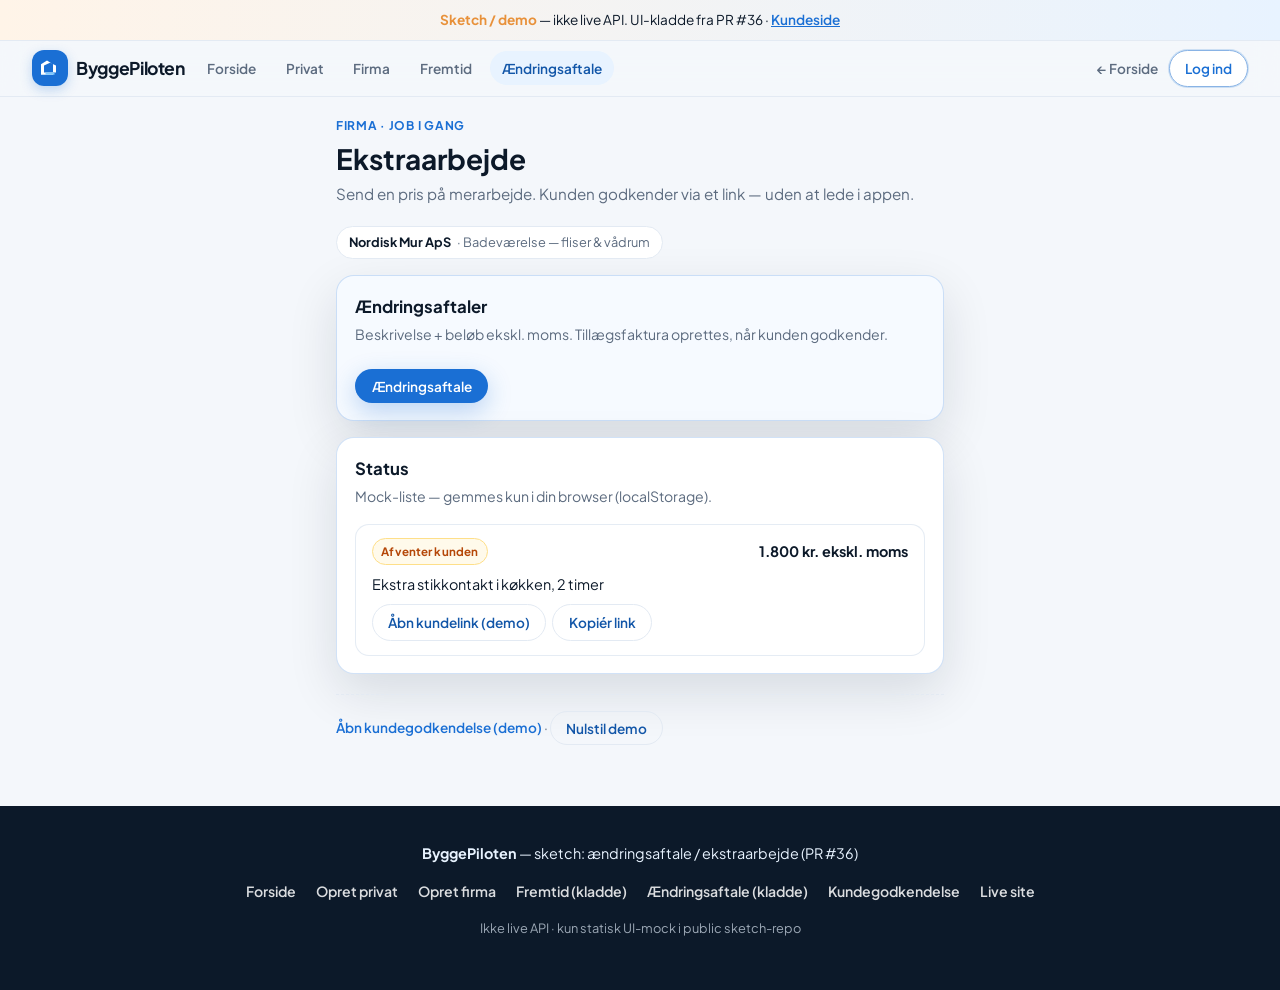
==== aendring-firma.html @ c828ca38 "Add static Ændringsaftale demo for GitHub Pages preview. PR #36 UX mock (firma create + public custo" ====
<!DOCTYPE html>
<html lang="da">
<head>
  <meta charset="UTF-8" />
  <meta name="viewport" content="width=device-width, initial-scale=1" />
  <meta name="robots" content="noindex, nofollow" />
  <title>SKETCH — Ændringsaftale (firma) · ByggePiloten</title>
  <link rel="preconnect" href="https://fonts.googleapis.com" />
  <link rel="preconnect" href="https://fonts.gstatic.com" crossorigin />
  <link href="https://fonts.googleapis.com/css2?family=Plus+Jakarta+Sans:ital,wght@0,400;0,500;0,600;0,700;1,400&display=swap" rel="stylesheet" />
  <link rel="stylesheet" href="styles.css" />
  <link rel="stylesheet" href="aendring.css" />
</head>
<body data-aendring="firma">
  <div class="sketch-banner" role="status">
    <strong>Sketch / demo</strong> — ikke live API. UI-kladde fra PR #36 ·
    <a href="aendring-kunde.html">Kundeside</a>
  </div>

  <header class="site-header">
    <a class="logo" href="index.html" aria-label="ByggePiloten">
      <img class="logo-mark" src="icon-192.svg" width="36" height="36" alt="" />
      <span class="logo-text">Bygge<wbr>Piloten</span>
    </a>
    <nav class="site-nav" aria-label="Sketch-sider">
      <a class="nav-link" href="index.html">Forside</a>
      <a class="nav-link" href="opret-privat.html">Privat</a>
      <a class="nav-link" href="opret-firma.html">Firma</a>
      <a class="nav-link" href="fremtid.html">Fremtid</a>
      <a class="nav-link is-active" href="aendring-firma.html">Ændringsaftale</a>
    </nav>
    <div class="header-actions">
      <a class="header-textlink" href="index.html">← Forside</a>
      <a class="btn btn--login btn--sm" href="https://byggepiloten.dk/login">Log ind</a>
    </div>
  </header>

  <main class="aendring-wrap">
    <p class="aendring-kicker">Firma · job i gang</p>
    <h1>Ekstraarbejde</h1>
    <p class="aendring-lead">
      Send en pris på merarbejde. Kunden godkender via et link — uden at lede i appen.
    </p>
    <div class="job-chip" id="job-chip"><strong>Nordisk Mur ApS</strong> · Badeværelse — fliser &amp; vådrum</div>

    <div id="firma-toast" class="aendring-toast" role="status" aria-live="polite"></div>
    <div id="tillags-msg" class="aendring-toast" role="status" aria-live="polite"></div>

    <section class="aendring-card aendring-card--sky" aria-labelledby="co-title">
      <div style="display:flex;flex-wrap:wrap;align-items:flex-start;justify-content:space-between;gap:0.5rem">
        <div>
          <h2 id="co-title">Ændringsaftaler</h2>
          <p class="sub">Beskrivelse + beløb ekskl. moms. Tillægsfaktura oprettes, når kunden godkender.</p>
        </div>
        <button type="button" class="btn btn--primary btn--sm" id="toggle-create">Ændringsaftale</button>
      </div>

      <div id="create-panel" hidden>
        <form id="aendring-form" novalidate>
          <div class="aendring-field">
            <label for="co-desc">Beskrivelse</label>
            <textarea id="co-desc" rows="3" placeholder="Fx ekstra stikkontakt i køkken, 2 timer" required></textarea>
          </div>
          <div class="aendring-field">
            <label for="co-amount">Beløb (kr. ekskl. moms)</label>
            <input id="co-amount" type="text" inputmode="decimal" placeholder="1800" required />
            <p class="hint">Kunden ser også moms. Tillægsfaktura oprettes automatisk, når de godkender.</p>
            <p class="error" id="co-amount-error"></p>
          </div>
          <button type="submit" class="btn btn--primary btn--full">Send til kunden</button>
        </form>
      </div>
    </section>

    <section class="aendring-card" aria-labelledby="list-title">
      <h2 id="list-title">Status</h2>
      <p class="sub">Mock-liste — gemmes kun i din browser (localStorage).</p>
      <ul class="order-list" id="order-list"></ul>
    </section>

    <p class="demo-links">
      <a href="aendring-kunde.html">Åbn kundegodkendelse (demo)</a>
      ·
      <button type="button" class="btn btn--sm btn--ghost" id="reset-demo">Nulstil demo</button>
    </p>
  </main>

  <footer class="site-footer">
    <p><strong>ByggePiloten</strong> — sketch: ændringsaftale / ekstraarbejde (PR #36)</p>
    <nav class="footer-nav" aria-label="Sketch-navigation">
      <a href="index.html">Forside</a>
      <a href="opret-privat.html">Opret privat</a>
      <a href="opret-firma.html">Opret firma</a>
      <a href="fremtid.html">Fremtid (kladde)</a>
      <a href="aendring-firma.html">Ændringsaftale (kladde)</a>
      <a href="aendring-kunde.html">Kundegodkendelse</a>
      <a href="https://byggepiloten.dk">Live site</a>
    </nav>
    <p class="muted">Ikke live API · kun statisk UI-mock i public sketch-repo</p>
  </footer>

  <script src="aendring.js"></script>
</body>
</html>
---- styles.css ----
/* ByggePiloten forside sketch — v1 structure (be6a62b) + BP theme tokens */
:root {
  --bp-bg: #f4f7fb;
  --bp-surface: #ffffff;
  --bp-ink: #0c1929;
  --bp-muted: #5c6b7f;
  --bp-border: #e3eaf3;
  --bp-sky: #e8f3ff;
  --bp-blue: #1a6fd4;
  --bp-blue-dark: #1256a8;
  --bp-blue-light: #3d8fe8;
  --bp-accent: #e8913a;
  --bp-accent-soft: #fff4e8;
  --bp-shadow: 0 18px 50px rgba(12, 25, 41, 0.12);
  --bp-radius: 18px;
  --font: "Plus Jakarta Sans", system-ui, -apple-system, sans-serif;
  --header-h: 3.5rem;
}

*,
*::before,
*::after {
  box-sizing: border-box;
}

html {
  scroll-behavior: smooth;
  max-width: 100%;
  overflow-x: hidden; /* fallback */
  overflow-x: clip;
}

body {
  margin: 0;
  font-family: var(--font);
  color: var(--bp-ink);
  background: var(--bp-bg);
  line-height: 1.55;
  max-width: 100%;
  overflow-x: hidden; /* fallback */
  overflow-x: clip;
  -webkit-font-smoothing: antialiased;
}

img { max-width: 100%; display: block; }
a { color: inherit; }

/* —— Header —— */
.site-header {
  position: sticky;
  top: 0;
  z-index: 90;
  display: flex;
  align-items: center;
  justify-content: space-between;
  gap: 0.65rem;
  min-height: var(--header-h);
  height: auto;
  padding: 0.55rem 1rem;
  max-width: 100%;
  background: color-mix(in srgb, var(--bp-bg) 88%, transparent);
  backdrop-filter: blur(12px);
  border-bottom: 1px solid var(--bp-border);
}

.logo {
  display: inline-flex;
  align-items: center;
  gap: 0.5rem;
  min-width: 0;
  flex: 1 1 auto;
  max-width: 100%;
  font-weight: 700;
  font-size: clamp(0.95rem, 4vw, 1.1rem);
  text-decoration: none;
  color: var(--bp-ink);
  letter-spacing: -0.02em;
}
.logo-mark {
  width: 2.25rem;   /* ~36px, matches BrandLogo md */
  height: 2.25rem;
  border-radius: 0.75rem; /* rounded-xl */
  flex-shrink: 0;
  display: block;
  object-fit: cover;
  box-shadow: 0 4px 12px rgba(26, 111, 212, 0.25);
}
.logo-text {
  font-weight: 700;
  letter-spacing: -0.02em;
  line-height: 1.15;
  /* Never ellipsize mid-word (avoids «ByggePi»). Wrap only at <wbr> if needed. */
  overflow: visible;
  hyphens: none;
  -webkit-hyphens: none;
}

.site-nav {
  display: none;
  gap: 0.35rem;
}
.nav-link {
  padding: 0.4rem 0.75rem;
  border-radius: 999px;
  font-size: 0.85rem;
  font-weight: 600;
  text-decoration: none;
  color: var(--bp-muted);
}
.nav-link:hover { color: var(--bp-ink); background: var(--bp-sky); }
.nav-link.is-active {
  color: var(--bp-blue-dark);
  background: var(--bp-sky);
}

.header-actions {
  display: flex;
  align-items: center;
  gap: 0.45rem;
  margin-left: auto;
  flex-shrink: 0;
}
/* Mobile: only «Log ind». Firma + primary CTA live in hero / desktop header. */
.header-textlink,
.header-cta,
.hide-sm {
  display: none;
}
.header-textlink {
  align-items: center;
  padding: 0.3rem 0.2rem;
  font-size: 0.85rem;
  font-weight: 600;
  color: var(--bp-muted);
  text-decoration: none;
  white-space: nowrap;
  border: 0;
  background: none;
}
.header-textlink:hover {
  color: var(--bp-ink);
}

/* —— Buttons —— */
.btn {
  display: inline-flex;
  align-items: center;
  justify-content: center;
  gap: 0.4rem;
  padding: 0.7rem 1.25rem;
  border-radius: 999px;
  font-weight: 600;
  font-size: 0.95rem;
  font-family: inherit;
  text-decoration: none;
  border: 1.5px solid transparent;
  cursor: pointer;
  transition: transform 0.2s ease, box-shadow 0.2s ease, background 0.2s ease, border-color 0.2s ease;
}
.btn--sm {
  padding: 0.45rem 0.95rem;
  font-size: 0.85rem;
  background: var(--bp-blue);
  color: #fff;
}
.btn--primary {
  background: var(--bp-blue);
  color: #fff;
  box-shadow: 0 8px 24px rgba(26, 111, 212, 0.28);
}
.btn--primary:hover,
.btn--sm:hover {
  background: var(--bp-blue-dark);
  transform: translateY(-1px);
}
/* Secondary login — surface bg, blue text, blue border/ring */
.btn--login {
  background: var(--bp-surface);
  color: var(--bp-blue);
  border-color: color-mix(in srgb, var(--bp-blue) 45%, var(--bp-border));
  box-shadow: 0 0 0 1px color-mix(in srgb, var(--bp-blue) 18%, transparent);
}
.btn--login:hover {
  background: var(--bp-sky);
  color: var(--bp-blue-dark);
  border-color: var(--bp-blue);
  box-shadow: 0 0 0 3px color-mix(in srgb, var(--bp-blue) 20%, transparent);
  transform: translateY(-1px);
}
.btn--ghost {
  background: transparent;
  color: var(--bp-blue-dark);
  border-color: var(--bp-border);
}
.btn--ghost:hover {
  background: var(--bp-sky);
  border-color: color-mix(in srgb, var(--bp-blue) 35%, var(--bp-border));
}
.btn--accent {
  background: var(--bp-accent);
  color: #fff;
  box-shadow: 0 8px 24px rgba(232, 145, 58, 0.28);
}
.btn--accent:hover {
  filter: brightness(0.95);
  transform: translateY(-1px);
}
.btn--lg {
  padding: 0.95rem 1.75rem;
  font-size: 1.05rem;
}

.micro {
  margin: 0.4rem 0 0;
  font-size: 0.78rem;
  color: var(--bp-muted);
}
.micro a {
  color: var(--bp-blue);
  text-decoration: underline;
  text-underline-offset: 2px;
}

.hero__ctas {
  display: flex;
  flex-direction: column;
  flex-wrap: wrap;
  gap: 0.4rem;
  align-items: stretch;
  justify-content: center;
}
.hero__ctas .btn {
  width: 100%;
}
.hero__ctas--center {
  justify-content: center;
}

/* —— Hero / scenes —— */
.scene,
.hero,
.cta-band {
  position: relative;
  isolation: isolate;
  max-width: 100%;
  overflow: hidden;
}

.scene {
  min-height: min(92vh, 820px);
  display: flex;
  align-items: center;
}

/* Mobile: pin hero content high so both CTAs clear the fold */
.hero {
  align-items: flex-start;
  min-height: auto;
}

.parallax {
  position: absolute;
  inset: 0;
  z-index: 0;
  max-width: 100%;
  overflow: hidden;
  pointer-events: none;
}
.parallax--short {
  opacity: 0.9;
}

.layer {
  position: absolute;
  inset: 0;
  max-width: 100%;
  overflow: hidden;
  will-change: transform;
  transform: translate3d(0, 0, 0);
}

.layer--sky {
  background:
    radial-gradient(ellipse 80% 60% at 70% 20%, #cfe4ff 0%, transparent 55%),
    radial-gradient(ellipse 50% 40% at 15% 60%, rgba(232, 145, 58, 0.18) 0%, transparent 50%),
    linear-gradient(180deg, #c5dbf5 0%, var(--bp-sky) 38%, var(--bp-bg) 100%);
}
.layer--dusk {
  background:
    radial-gradient(ellipse 70% 50% at 30% 30%, rgba(232, 145, 58, 0.28) 0%, transparent 55%),
    linear-gradient(180deg, #8eb6e8 0%, #d4e4f7 45%, #e8eef6 100%);
}
.layer--haze {
  background: linear-gradient(180deg, transparent 40%, rgba(244, 247, 251, 0.55) 100%);
}
.layer--hills-far {
  background:
    radial-gradient(ellipse 90% 55% at 20% 100%, #7aa8d9 0%, transparent 62%),
    radial-gradient(ellipse 70% 50% at 85% 105%, #9bc0e8 0%, transparent 58%);
  opacity: 0.45;
}
.layer--hills-mid {
  background:
    radial-gradient(ellipse 100% 60% at 50% 120%, var(--bp-blue) 0%, transparent 55%),
    radial-gradient(ellipse 55% 45% at 0% 110%, var(--bp-blue-dark) 0%, transparent 50%);
  opacity: 0.22;
}
.layer--ground {
  background:
    linear-gradient(180deg, transparent 62%, color-mix(in srgb, var(--bp-bg) 70%, var(--bp-accent-soft)) 100%);
}

.fog-canvas {
  position: absolute;
  inset: 0;
  width: 100%;
  height: 100%;
  opacity: 0.45;
  mix-blend-mode: soft-light;
}

.hero__content {
  position: relative;
  z-index: 2;
  display: flex;
  flex-direction: column;
  align-items: center;
  width: min(640px, 100%);
  padding: 1.35rem 1.25rem 0.55rem;
  margin-inline: auto;
  text-align: center;
}
.hero__content .hero__ctas {
  align-self: stretch;
  width: 100%;
}
.hero__content .micro {
  margin-bottom: 0;
}

.eyebrow {
  display: inline-block;
  margin: 0 0 0.5rem;
  padding: 0.28rem 0.75rem;
  border-radius: 999px;
  background: color-mix(in srgb, var(--bp-sky) 70%, white);
  color: var(--bp-blue-dark);
  font-size: 0.75rem;
  font-weight: 600;
  letter-spacing: 0.02em;
}
.eyebrow--plain {
  background: transparent;
  padding: 0;
  color: var(--bp-blue);
}

.hero h1 {
  margin: 0 0 0.55rem;
  font-weight: 700;
  font-size: clamp(1.85rem, 6.5vw, 3.35rem);
  line-height: 1.1;
  letter-spacing: -0.03em;
  color: var(--bp-ink);
}
.hero h1 em {
  font-style: italic;
  color: var(--bp-accent);
  font-weight: 700;
}

.lede {
  margin: 0 auto 0.85rem;
  max-width: 34rem;
  font-size: 0.98rem;
  line-height: 1.45;
  color: var(--bp-muted);
}

/* Scroll cue — sits under the floating .card-stack, not in the hero */
.scroll-cue {
  position: relative;
  z-index: 3;
  display: inline-flex;
  flex-direction: column;
  align-items: center;
  justify-content: center;
  gap: 0.12rem;
  margin: 0.35rem auto 0;
  padding: 0.15rem 0.6rem 0.05rem;
  border: 0;
  background: transparent;
  font: inherit;
  color: var(--bp-blue);
  opacity: 1;
  cursor: pointer;
  text-decoration: none;
  animation: cue-bounce 2.4s ease-in-out infinite;
}
.scroll-cue:hover,
.scroll-cue:focus-visible {
  opacity: 1;
  outline: none;
  color: var(--bp-blue-dark);
}
.scroll-cue:focus-visible {
  box-shadow: 0 0 0 3px color-mix(in srgb, var(--bp-blue) 22%, transparent);
  border-radius: 999px;
}
.scroll-cue__arrow {
  display: block;
  width: 1.65rem;
  height: 1.65rem;
  color: var(--bp-blue);
  flex-shrink: 0;
}
.scroll-cue__arrow svg {
  display: block;
  width: 100%;
  height: 100%;
}
.scroll-cue__label {
  font-size: 0.6rem;
  font-weight: 600;
  letter-spacing: 0.14em;
  text-transform: uppercase;
  color: var(--bp-blue-dark);
  opacity: 0.7;
  line-height: 1;
}
@keyframes cue-bounce {
  0%, 100% { transform: translateY(0); }
  50% { transform: translateY(5px); }
}

/* —— Sticky story —— */
.story {
  display: grid;
  grid-template-columns: 1fr;
  gap: 0;
  max-width: 100%;
  overflow-x: clip;
  background: color-mix(in srgb, var(--bp-sky) 55%, var(--bp-bg));
  border-block: 1px solid var(--bp-border);
}

.story__sticky {
  position: relative;
  padding: 0.5rem 1.25rem 0.5rem;
  max-width: 100%;
  min-width: 0;
}

.story__visual {
  /* Mobile: not sticky — rail is compact; sticky left for desktop */
  position: relative;
  top: auto;
  min-height: 0;
  max-width: 100%;
  min-width: 0;
}

.card-stack {
  display: flex;
  gap: 0.85rem;
  align-items: stretch;
  width: 100%;
  max-width: 100%;
  min-width: 0;
  overflow-x: auto;
  overflow-y: hidden;
  scroll-snap-type: x mandatory;
  scroll-behavior: smooth;
  -webkit-overflow-scrolling: touch;
  overscroll-behavior-x: contain;
  touch-action: pan-x pan-y;
  padding: 0.35rem 0.15rem 0.65rem;
  margin-inline: 0;
  min-height: 0;
  scrollbar-width: none;
}
.card-stack::-webkit-scrollbar {
  display: none;
}

.beat-card {
  position: relative;
  flex: 0 0 min(88%, 22rem);
  width: min(88%, 22rem);
  scroll-snap-align: center;
  scroll-snap-stop: always;
  padding: 1.5rem 1.35rem;
  border-radius: var(--bp-radius);
  background: color-mix(in srgb, var(--bp-surface) 94%, transparent);
  box-shadow: var(--bp-shadow);
  border: 1px solid var(--bp-border);
  opacity: 0.55;
  transform: scale(0.97);
  transition: opacity 0.35s ease, transform 0.35s ease, box-shadow 0.35s ease;
  pointer-events: auto;
}
.beat-card.is-active {
  opacity: 1;
  transform: scale(1);
  box-shadow: var(--bp-shadow), 0 0 0 2px color-mix(in srgb, var(--bp-accent) 35%, transparent);
}

.beat-icon {
  width: 3.25rem;
  height: 3.25rem;
  margin-bottom: 0.85rem;
  color: var(--bp-blue);
}
.beat-icon svg { width: 100%; height: 100%; }

.beat-card h2 {
  margin: 0 0 0.5rem;
  font-size: 1.55rem;
  font-weight: 700;
  letter-spacing: -0.02em;
  color: var(--bp-ink);
}
.beat-card p {
  margin: 0;
  color: var(--bp-muted);
  font-size: 0.98rem;
}

.beat-progress {
  display: flex;
  gap: 0.45rem;
  justify-content: center;
  margin-top: 0.7rem;
}
.beat-progress button {
  width: 2rem;
  height: 4px;
  padding: 0;
  border: 0;
  border-radius: 99px;
  background: color-mix(in srgb, var(--bp-blue) 18%, transparent);
  transition: background 0.3s ease, width 0.3s ease;
  cursor: pointer;
  appearance: none;
}
.beat-progress button.is-on {
  width: 2.75rem;
  background: var(--bp-accent);
}
.beat-progress button:focus-visible {
  outline: 2px solid var(--bp-blue);
  outline-offset: 3px;
}

.story__visual .scroll-cue {
  display: flex;
  width: fit-content;
  margin: 0.35rem auto 0;
}

.story__rail {
  padding: 0.5rem 1.25rem 0.75rem;
}

.story__beat {
  /* Mobile: compact — no giant 55vh voids between 01/02/03 */
  min-height: 0;
  display: flex;
  flex-direction: column;
  justify-content: center;
  padding: 1.15rem 0 1rem;
  border-top: 1px dashed color-mix(in srgb, var(--bp-blue) 22%, transparent);
}
.story__beat:first-child { border-top: 0; }
.story__beat:last-child {
  padding-bottom: 0.35rem;
}

.rail-label {
  margin: 0 0 0.5rem;
  font-size: 0.78rem;
  font-weight: 700;
  letter-spacing: 0.14em;
  color: var(--bp-accent);
}

.story__beat h3 {
  margin: 0 0 0.65rem;
  font-size: clamp(1.4rem, 3.5vw, 1.85rem);
  font-weight: 700;
  letter-spacing: -0.02em;
  color: var(--bp-ink);
}
.story__beat p {
  margin: 0 0 0.35rem;
  max-width: 36rem;
  color: var(--bp-muted);
}

/* —— Atmosphere —— */
.atmosphere {
  padding: 1.25rem 1.25rem 3.25rem;
  background:
    radial-gradient(ellipse 70% 90% at 0% 100%, color-mix(in srgb, var(--bp-sky) 85%, transparent), transparent 55%),
    radial-gradient(ellipse 60% 80% at 100% 0%, color-mix(in srgb, var(--bp-accent-soft) 70%, transparent), transparent 50%),
    var(--bp-bg);
}
.atmosphere__inner {
  max-width: 56rem;
  margin: 0 auto;
  min-width: 0;
}
.atmosphere__quote {
  position: relative;
  margin: 0 auto 3.25rem;
  max-width: 40rem;
  padding: 1.5rem 1.5rem 1.5rem 1.65rem;
  border: 1px solid color-mix(in srgb, var(--bp-border) 80%, transparent);
  border-radius: var(--bp-radius);
  background:
    linear-gradient(135deg, color-mix(in srgb, var(--bp-surface) 92%, var(--bp-sky)), var(--bp-surface));
  box-shadow: 0 10px 32px rgba(12, 25, 41, 0.06);
  border-left: 3px solid color-mix(in srgb, var(--bp-blue) 70%, var(--bp-accent));
  overflow: hidden;
}
.atmosphere__quote p {
  margin: 0;
  font-size: clamp(1.2rem, 2.8vw, 1.55rem);
  font-weight: 600;
  line-height: 1.45;
  letter-spacing: -0.02em;
  color: var(--bp-ink);
}

.pillars {
  list-style: none;
  margin: 0;
  padding: 0;
  display: grid;
  gap: 1rem;
  min-width: 0;
}
.pillars__card {
  display: flex;
  align-items: flex-start;
  gap: 0.95rem;
  min-width: 0;
  padding: 1.25rem 1.3rem;
  border-radius: var(--bp-radius);
  background: var(--bp-surface);
  border: 1px solid var(--bp-border);
  box-shadow: 0 8px 24px rgba(12, 25, 41, 0.05);
  transition: transform 0.2s ease, box-shadow 0.2s ease, border-color 0.2s ease;
}
.pillars__icon {
  flex: 0 0 auto;
  display: inline-flex;
  align-items: center;
  justify-content: center;
  width: 2.75rem;
  height: 2.75rem;
  border-radius: 999px;
  background: color-mix(in srgb, var(--bp-sky) 75%, var(--bp-accent-soft));
  color: var(--bp-blue);
  box-shadow: inset 0 0 0 1px color-mix(in srgb, var(--bp-blue) 12%, transparent);
}
.pillars__card:nth-child(2) .pillars__icon {
  background: var(--bp-accent-soft);
  color: color-mix(in srgb, var(--bp-accent) 85%, var(--bp-ink));
  box-shadow: inset 0 0 0 1px color-mix(in srgb, var(--bp-accent) 18%, transparent);
}
.pillars__card:nth-child(3) .pillars__icon {
  background: color-mix(in srgb, var(--bp-sky) 55%, var(--bp-surface));
  color: var(--bp-blue-dark);
}
.pillars__text {
  display: flex;
  flex-direction: column;
  gap: 0.25rem;
  min-width: 0;
}
.pillars__text strong {
  font-size: 1.05rem;
  font-weight: 700;
  letter-spacing: -0.015em;
  color: var(--bp-ink);
}
.pillars__text span {
  font-size: 0.92rem;
  line-height: 1.4;
  color: var(--bp-muted);
}

@media (hover: hover) and (pointer: fine) {
  .pillars__card:hover {
    transform: translateY(-3px);
    border-color: color-mix(in srgb, var(--bp-blue) 28%, var(--bp-border));
    box-shadow: 0 14px 34px rgba(12, 25, 41, 0.1);
  }
}


/* —— Top pr. fag (TradeLeaderboards vibe, sketch mock) —— */
.top-fag {
  padding: 3.5rem 1.25rem 4rem;
  background: color-mix(in srgb, var(--bp-surface) 70%, var(--bp-bg));
  border-top: 1px solid color-mix(in srgb, var(--bp-border) 60%, transparent);
}
.top-fag__inner {
  max-width: 72rem;
  margin: 0 auto;
}
.top-fag__head {
  display: flex;
  align-items: center;
  gap: 0.55rem;
}
.top-fag__trophy {
  color: #d97706; /* amber-600 */
  flex-shrink: 0;
}
.top-fag h2 {
  margin: 0;
  font-size: clamp(1.45rem, 3.5vw, 1.75rem);
  font-weight: 700;
  letter-spacing: -0.02em;
  color: var(--bp-ink);
}
.top-fag__sub {
  margin: 0.5rem 0 0;
  font-size: 0.9rem;
  color: var(--bp-muted);
}
.top-fag__sketch-note {
  margin: 0.35rem 0 0;
  font-size: 0.75rem;
  font-weight: 600;
  letter-spacing: 0.04em;
  text-transform: uppercase;
  color: color-mix(in srgb, var(--bp-accent) 80%, var(--bp-muted));
}
.top-fag__grid {
  margin-top: 1.75rem;
  display: grid;
  gap: 1.25rem;
  grid-template-columns: 1fr;
}
.trade-card {
  border-radius: 1rem;
  border: 1px solid var(--bp-border);
  background: var(--bp-surface);
  padding: 1.15rem 1.2rem 1.25rem;
  box-shadow: 0 4px 18px rgba(12, 25, 41, 0.04);
}
.trade-card h3 {
  margin: 0;
  font-size: 1.05rem;
  font-weight: 700;
  color: var(--bp-ink);
}
.trade-card__sub {
  margin: 0.2rem 0 0;
  font-size: 0.75rem;
  color: var(--bp-muted);
  line-height: 1.35;
}
.trade-ranks {
  list-style: none;
  margin: 1rem 0 0;
  padding: 0;
  display: flex;
  flex-direction: column;
  gap: 0.75rem;
}
.trade-ranks li {
  display: flex;
  align-items: flex-start;
  gap: 0.75rem;
  font-size: 0.9rem;
}
.rank {
  flex-shrink: 0;
  display: inline-flex;
  align-items: center;
  justify-content: center;
  width: 1.75rem;
  height: 1.75rem;
  border-radius: 999px;
  font-size: 0.75rem;
  font-weight: 700;
  background: var(--bp-bg);
  color: var(--bp-muted);
}
.rank--1 {
  background: #fef3c7; /* amber-100 */
  color: #78350f; /* amber-900 */
}
.rank__body {
  min-width: 0;
  flex: 1;
  display: flex;
  flex-wrap: wrap;
  align-items: center;
  gap: 0.35rem 0.45rem;
}
.rank__name {
  font-weight: 600;
  color: var(--bp-ink);
  text-decoration: none;
  overflow: hidden;
  text-overflow: ellipsis;
  white-space: nowrap;
  max-width: 100%;
}
.rank__name:hover {
  color: var(--bp-blue);
  text-decoration: underline;
}
.anmeldt {
  display: inline-flex;
  align-items: center;
  padding: 0.1rem 0.4rem;
  border-radius: 999px;
  font-size: 0.65rem;
  font-weight: 700;
  letter-spacing: 0.02em;
  text-transform: uppercase;
  background: color-mix(in srgb, var(--bp-blue) 12%, var(--bp-sky));
  color: var(--bp-blue-dark);
}
.rank__meta {
  flex-basis: 100%;
  display: flex;
  align-items: center;
  gap: 0.35rem;
  font-size: 0.78rem;
  color: var(--bp-muted);
}
.rank__meta .score {
  font-weight: 700;
  color: var(--bp-ink);
}

/* —— CTA band —— */
.cta-band {
  min-height: min(70vh, 560px);
  text-align: center;
  /* max-width/overflow set with .scene/.hero */
}
.cta-band__content {
  position: relative;
  z-index: 2;
  padding: 4rem 1.5rem;
  max-width: 36rem;
  margin: 0 auto;
}
.cta-band h2 {
  margin: 0 0 0.75rem;
  font-size: clamp(1.75rem, 4.5vw, 2.4rem);
  font-weight: 700;
  letter-spacing: -0.02em;
  color: var(--bp-ink);
}
.cta-band p {
  margin: 0 0 1.5rem;
  color: var(--bp-muted);
}

/* —— Footer —— */
.site-footer {
  padding: 2rem 1.25rem 3rem;
  text-align: center;
  background: var(--bp-ink);
  color: var(--bp-sky);
  font-size: 0.9rem;
}
.site-footer p { margin: 0.25rem 0; }
.site-footer .muted { opacity: 0.65; font-size: 0.8rem; }
.footer-nav {
  display: flex;
  flex-wrap: wrap;
  gap: 0.75rem 1.25rem;
  justify-content: center;
  margin: 1rem 0;
}
.footer-nav a {
  color: #fff;
  text-decoration: none;
  font-weight: 600;
  font-size: 0.88rem;
  opacity: 0.85;
}
.footer-nav a:hover { opacity: 1; text-decoration: underline; }

/* —— Flow pages (opret) —— */
.flow-hero {
  position: relative;
  isolation: isolate;
  display: flex;
  flex-direction: column;
  align-items: center;
  justify-content: flex-start;
  min-height: auto;
  padding: 2.75rem 1.25rem 1.25rem;
  overflow: hidden;
  text-align: center;
}
.flow-hero .parallax {
  opacity: 0.85;
}
.flow-hero__content {
  position: relative;
  z-index: 2;
  max-width: 40rem;
  margin: 0 auto;
}
.flow-hero h1 {
  margin: 0 0 0.75rem;
  font-size: clamp(1.75rem, 4.5vw, 2.5rem);
  font-weight: 700;
  letter-spacing: -0.03em;
}
.flow-hero .lede {
  margin-bottom: 0;
}

.flow-shell {
  position: relative;
  z-index: 2;
  max-width: 640px;
  margin: 0.25rem auto 3rem;
  padding: 0 1.25rem 2rem;
}

.flow-card {
  background: var(--bp-surface);
  border: 1px solid var(--bp-border);
  border-radius: var(--bp-radius);
  box-shadow: var(--bp-shadow);
  padding: 1.35rem 1.25rem 1.5rem;
}

.flow-progress {
  margin: 0 0 1.35rem;
}
.flow-steps {
  display: flex;
  align-items: center;
  justify-content: center;
  gap: 0.45rem;
  margin: 0;
  padding: 0;
  list-style: none;
}
.flow-steps li {
  display: flex;
  align-items: center;
  gap: 0.45rem;
}
.flow-steps li:not(:last-child)::after {
  content: "";
  width: clamp(1.25rem, 6vw, 2.25rem);
  height: 2px;
  background: var(--bp-border);
  border-radius: 1px;
}
.flow-steps li.is-done:not(:last-child)::after,
.flow-steps li.is-on:not(:last-child)::after {
  background: color-mix(in srgb, var(--bp-blue) 55%, var(--bp-border));
}
.flow-steps__dot {
  display: inline-flex;
  align-items: center;
  justify-content: center;
  width: 1.85rem;
  height: 1.85rem;
  border-radius: 999px;
  font-size: 0.78rem;
  font-weight: 700;
  color: var(--bp-muted);
  background: var(--bp-bg);
  border: 1.5px solid var(--bp-border);
  flex-shrink: 0;
}
.flow-steps li.is-on .flow-steps__dot {
  color: var(--bp-blue-dark);
  background: var(--bp-sky);
  border-color: var(--bp-blue);
  box-shadow: 0 0 0 3px color-mix(in srgb, var(--bp-blue) 18%, transparent);
}
.flow-steps li.is-done .flow-steps__dot {
  color: #fff;
  background: var(--bp-blue);
  border-color: var(--bp-blue);
}
.flow-progress__current {
  margin: 0.65rem 0 0;
  text-align: center;
  font-size: 0.85rem;
  font-weight: 600;
  color: var(--bp-muted);
}
.flow-progress__current strong {
  color: var(--bp-ink);
  font-weight: 700;
}

.flow-panel { display: none; }
.flow-panel.is-active { display: block; }

.flow-panel h2 {
  margin: 0 0 0.3rem;
  font-size: 1.25rem;
  font-weight: 700;
  letter-spacing: -0.02em;
}
.flow-panel .hint {
  margin: 0 0 1.1rem;
  font-size: 0.92rem;
  color: var(--bp-muted);
}

.field {
  display: flex;
  flex-direction: column;
  gap: 0.35rem;
  margin-bottom: 1rem;
}
.field label {
  font-size: 0.82rem;
  font-weight: 600;
  color: var(--bp-ink);
}
.field input,
.field textarea,
.field select {
  font: inherit;
  padding: 0.7rem 0.85rem;
  border-radius: 12px;
  border: 1.5px solid var(--bp-border);
  background: var(--bp-bg);
  color: var(--bp-ink);
  resize: vertical;
}
.field input:focus,
.field textarea:focus,
.field select:focus {
  outline: none;
  border-color: var(--bp-blue);
  box-shadow: 0 0 0 3px color-mix(in srgb, var(--bp-blue) 18%, transparent);
}
.field textarea { min-height: 7rem; }

.chip-row {
  display: grid;
  grid-template-columns: repeat(2, minmax(0, 1fr));
  gap: 0.65rem;
  margin: 0 0 0.25rem;
}
@media (min-width: 480px) {
  .chip-row {
    grid-template-columns: repeat(3, minmax(0, 1fr));
  }
}
.chip {
  display: flex;
  align-items: center;
  justify-content: center;
  width: 100%;
  min-height: 2.85rem;
  padding: 0.7rem 0.75rem;
  border-radius: 12px;
  border: 1.5px solid var(--bp-border);
  background: var(--bp-surface);
  font-size: 0.88rem;
  font-weight: 600;
  line-height: 1.2;
  text-align: center;
  color: var(--bp-muted);
  cursor: pointer;
  font-family: inherit;
  transition: border-color 0.15s ease, background 0.15s ease, color 0.15s ease, box-shadow 0.15s ease;
}
.chip.is-selected,
.chip:hover {
  border-color: var(--bp-blue);
  color: var(--bp-blue-dark);
  background: var(--bp-sky);
}
.chip.is-selected {
  box-shadow: 0 0 0 3px color-mix(in srgb, var(--bp-blue) 16%, transparent);
}
.chip:focus-visible {
  outline: none;
  border-color: var(--bp-blue);
  box-shadow: 0 0 0 3px color-mix(in srgb, var(--bp-blue) 22%, transparent);
}

.flow-actions {
  display: flex;
  flex-wrap: wrap;
  gap: 0.65rem;
  justify-content: space-between;
  margin-top: 1.75rem;
  padding-top: 1.35rem;
  border-top: 1px solid var(--bp-border);
}

.mock-note {
  margin-top: 1rem;
  padding: 0.75rem 0.9rem;
  border-radius: 12px;
  background: var(--bp-accent-soft);
  border: 1px solid color-mix(in srgb, var(--bp-accent) 30%, var(--bp-border));
  font-size: 0.85rem;
  color: var(--bp-ink);
}

.summary-list {
  list-style: none;
  margin: 0 0 1rem;
  padding: 0;
}
.summary-list li {
  display: flex;
  justify-content: space-between;
  gap: 1rem;
  padding: 0.65rem 0;
  border-bottom: 1px solid var(--bp-border);
  font-size: 0.92rem;
}
.summary-list span { color: var(--bp-muted); }
.summary-list strong { color: var(--bp-ink); text-align: right; }

.page-firma .btn--primary,
.page-firma .btn--sm:not(.btn--login):not(.btn--ghost) {
  background: var(--bp-accent);
  box-shadow: 0 8px 24px rgba(232, 145, 58, 0.28);
}
.page-firma .btn--primary:hover,
.page-firma .btn--sm:not(.btn--login):not(.btn--ghost):hover {
  background: color-mix(in srgb, var(--bp-accent) 85%, #000);
}
.page-firma .btn--login {
  background: var(--bp-surface);
  color: var(--bp-blue);
  border-color: color-mix(in srgb, var(--bp-blue) 45%, var(--bp-border));
  box-shadow: 0 0 0 1px color-mix(in srgb, var(--bp-blue) 18%, transparent);
}
.page-firma .btn--login:hover {
  background: var(--bp-sky);
  color: var(--bp-blue-dark);
  border-color: var(--bp-blue);
  box-shadow: 0 0 0 3px color-mix(in srgb, var(--bp-blue) 20%, transparent);
}
.page-firma .flow-steps li.is-done:not(:last-child)::after,
.page-firma .flow-steps li.is-on:not(:last-child)::after {
  background: color-mix(in srgb, var(--bp-accent) 55%, var(--bp-border));
}
.page-firma .flow-steps li.is-on .flow-steps__dot {
  color: #8a4d12;
  background: var(--bp-accent-soft);
  border-color: var(--bp-accent);
  box-shadow: 0 0 0 3px color-mix(in srgb, var(--bp-accent) 20%, transparent);
}
.page-firma .flow-steps li.is-done .flow-steps__dot {
  color: #fff;
  background: var(--bp-accent);
  border-color: var(--bp-accent);
}
.page-firma .chip.is-selected,
.page-firma .chip:hover {
  border-color: var(--bp-accent);
  color: #8a4d12;
  background: var(--bp-accent-soft);
}
.page-firma .chip.is-selected {
  box-shadow: 0 0 0 3px color-mix(in srgb, var(--bp-accent) 18%, transparent);
}
.page-firma .chip:focus-visible {
  border-color: var(--bp-accent);
  box-shadow: 0 0 0 3px color-mix(in srgb, var(--bp-accent) 22%, transparent);
}
.page-firma .field input:focus,
.page-firma .field textarea:focus,
.page-firma .field select:focus {
  border-color: var(--bp-accent);
  box-shadow: 0 0 0 3px color-mix(in srgb, var(--bp-accent) 22%, transparent);
}

/* Cross-sell header CTA: opposite path’s color */
.page-privat .header-cta {
  background: var(--bp-accent);
  box-shadow: 0 8px 24px rgba(232, 145, 58, 0.28);
}
.page-privat .header-cta:hover {
  background: color-mix(in srgb, var(--bp-accent) 85%, #000);
}
.page-firma .header-cta {
  background: var(--bp-blue);
  box-shadow: 0 8px 24px rgba(37, 99, 235, 0.28);
}
.page-firma .header-cta:hover {
  background: var(--bp-blue-dark);
}


/* Very narrow phones: shrink mark + name; icon-only only as last resort */
@media (max-width: 359px) {
  .logo { gap: 0.4rem; }
  .logo-mark {
    width: 1.85rem;
    height: 1.85rem;
    border-radius: 0.6rem;
  }
  .logo-text { font-size: 0.9rem; }
}
@media (max-width: 280px) {
  .logo-text { display: none; }
}

/* —— Desktop —— */
@media (min-width: 860px) {
  .site-header { padding-inline: 2rem; }
  .site-nav { display: flex; }
  .logo { flex: 0 0 auto; font-size: 1.1rem; }
  .logo-text { white-space: nowrap; }
  .hide-sm,
  .header-cta { display: inline-flex; }
  .header-textlink { display: inline-flex; }
  .hero {
    align-items: center;
    min-height: min(92vh, 820px);
  }
  .hero__content {
    text-align: left;
    align-items: flex-start;
    margin-inline: 0 0 0 8vw;
    padding: 5rem 2rem 2.5rem;
  }
  .eyebrow {
    margin: 0 0 1rem;
    padding: 0.35rem 0.85rem;
    font-size: 0.8rem;
  }
  .hero h1 {
    margin: 0 0 1rem;
    font-size: clamp(2.1rem, 6vw, 3.35rem);
    line-height: 1.12;
  }
  .lede {
    margin: 0 0 1.75rem;
    margin-inline: 0;
    font-size: 1.08rem;
    line-height: 1.5;
  }
  .hero__ctas {
    flex-direction: row;
    flex-wrap: wrap;
    gap: 0.75rem;
    align-items: center;
    justify-content: flex-start;
  }
  .hero__ctas .btn {
    width: auto;
  }
  .micro {
    margin: 0.85rem 0 0;
    font-size: 0.82rem;
  }
  .scroll-cue {
    opacity: 1;
  }
  .scroll-cue__arrow {
    width: 2rem;
    height: 2rem;
  }
  .story__visual .scroll-cue {
    margin-top: 0.75rem;
  }
  .story {
    grid-template-columns: minmax(320px, 42%) 1fr;
    align-items: start;
  }
  .story__sticky {
    padding: 3rem 1.5rem 3rem 8vw;
  }
  .story__visual {
    position: sticky;
    top: calc(var(--header-h) + 1rem);
    min-height: 340px;
  }
  .card-stack {
    min-height: 0;
    padding-inline: 0.25rem;
  }
  .beat-card {
    flex-basis: min(92%, 24rem);
    width: min(92%, 24rem);
  }
  .story__rail {
    padding: 3rem 8vw 2rem 2rem;
  }
  /* Desktop sticky rail: give beats room so sticky cards can sync while scrolling */
  .story__beat {
    min-height: min(52vh, 28rem);
    padding: 2.5rem 0;
  }
  .atmosphere {
    padding: 2.5rem 2rem 4rem;
  }
  .pillars {
    grid-template-columns: repeat(3, 1fr);
    gap: 1.15rem;
  }
  .top-fag {
    padding-inline: 2rem;
  }
  .top-fag__grid {
    grid-template-columns: repeat(2, 1fr);
  }
  .flow-hero { text-align: left; padding-inline: 8vw; }
  .flow-hero__content { margin-inline: 0; }
  .flow-shell { margin-inline: 8vw auto; max-width: 560px; }
}


/* Short phones: compress hero so story cards + scroll cue peek into first viewport */
@media (max-width: 859px) and (max-height: 740px) {
  .hero__content { padding-top: 1.1rem; padding-bottom: 0.4rem; }
  .eyebrow { margin-bottom: 0.3rem; }
  .hero h1 { font-size: clamp(1.6rem, 6vw, 2.2rem); margin-bottom: 0.35rem; }
  .lede { margin-bottom: 0.55rem; font-size: 0.9rem; }
  .hero__ctas { gap: 0.35rem; }
  .hero .btn { padding: 0.55rem 1rem; font-size: 0.88rem; }
  .micro { margin-top: 0.25rem; }
  .story__sticky { padding-top: 0.35rem; padding-bottom: 0.35rem; }
  .beat-progress { margin-top: 0.55rem; }
  .story__visual .scroll-cue { margin-top: 0.25rem; }
  .scroll-cue__arrow { width: 1.5rem; height: 1.5rem; }
  .scroll-cue__label { font-size: 0.55rem; }
}

/* —— Reduced motion —— */
@media (prefers-reduced-motion: reduce) {
  html { scroll-behavior: auto; }
  .layer,
  .beat-card,
  .btn,
  .pillars__card {
    transition: none !important;
    animation: none !important;
    will-change: auto;
  }
  .scroll-cue { animation: none; }
  .fog-canvas { display: none; }
  .beat-card {
    opacity: 1;
    transform: none;
    pointer-events: auto;
  }
  .card-stack {
    scroll-behavior: auto;
  }
  .story__visual { position: static; }
}


@media (min-width: 1100px) {
  .top-fag__grid {
    grid-template-columns: repeat(3, 1fr);
  }
}
---- aendring.css ----
/* Ændringsaftale sketch demo — PR #36 UX mock */

.sketch-banner {
  background: linear-gradient(90deg, #fff4e8, #e8f3ff);
  border-bottom: 1px solid var(--bp-border);
  padding: 0.65rem 1rem;
  text-align: center;
  font-size: 0.85rem;
  color: var(--bp-ink);
  line-height: 1.4;
}
.sketch-banner strong { color: var(--bp-accent); }
.sketch-banner a { color: var(--bp-blue); font-weight: 600; }

.aendring-wrap {
  max-width: 640px;
  margin: 0 auto;
  padding: 1.25rem 1rem 3rem;
}

.aendring-kicker {
  margin: 0 0 0.35rem;
  font-size: 0.75rem;
  font-weight: 700;
  letter-spacing: 0.06em;
  text-transform: uppercase;
  color: var(--bp-blue);
}

.aendring-wrap h1 {
  margin: 0 0 0.4rem;
  font-size: clamp(1.35rem, 4vw, 1.75rem);
  line-height: 1.25;
}

.aendring-lead {
  margin: 0 0 1.25rem;
  color: var(--bp-muted);
  font-size: 0.95rem;
}

.aendring-meta {
  margin: 0 0 1rem;
  font-size: 0.9rem;
  color: var(--bp-muted);
}

.aendring-card {
  background: var(--bp-surface);
  border: 1px solid rgba(26, 111, 212, 0.2);
  border-radius: var(--bp-radius);
  box-shadow: var(--bp-shadow);
  padding: 1.1rem 1.15rem;
  margin-bottom: 1rem;
}

.aendring-card--sky {
  background: color-mix(in srgb, var(--bp-sky) 40%, white);
}

.aendring-card h2 {
  margin: 0 0 0.25rem;
  font-size: 1.05rem;
}

.aendring-card .sub {
  margin: 0 0 1rem;
  font-size: 0.88rem;
  color: var(--bp-muted);
}

.aendring-field {
  margin-bottom: 0.85rem;
}
.aendring-field label {
  display: block;
  font-size: 0.85rem;
  font-weight: 600;
  margin-bottom: 0.35rem;
}
.aendring-field input,
.aendring-field textarea {
  width: 100%;
  font: inherit;
  padding: 0.7rem 0.85rem;
  border: 1px solid var(--bp-border);
  border-radius: 12px;
  background: var(--bp-surface);
  color: var(--bp-ink);
}
.aendring-field input:focus,
.aendring-field textarea:focus {
  outline: 2px solid color-mix(in srgb, var(--bp-blue) 45%, transparent);
  border-color: var(--bp-blue);
}
.aendring-field .hint {
  margin: 0.35rem 0 0;
  font-size: 0.78rem;
  color: var(--bp-muted);
}
.aendring-field .error {
  margin: 0.35rem 0 0;
  font-size: 0.8rem;
  color: #b42318;
  font-weight: 600;
}

.aendring-actions {
  display: flex;
  flex-direction: column;
  gap: 0.55rem;
  margin-top: 0.5rem;
}
@media (min-width: 480px) {
  .aendring-actions--row {
    flex-direction: row;
  }
  .aendring-actions--row .btn { flex: 1; }
}

.aendring-toast {
  display: none;
  margin: 0 0 1rem;
  padding: 0.75rem 0.9rem;
  border-radius: 12px;
  font-size: 0.9rem;
  font-weight: 600;
}
.aendring-toast.is-on { display: block; }
.aendring-toast--ok {
  background: #ecfdf3;
  color: #067647;
  border: 1px solid #abefc6;
}
.aendring-toast--err {
  background: #fef3f2;
  color: #b42318;
  border: 1px solid #fecdca;
}
.aendring-toast--info {
  background: var(--bp-sky);
  color: var(--bp-blue-dark);
  border: 1px solid #b8d4f5;
}

.order-list {
  list-style: none;
  margin: 0;
  padding: 0;
  display: flex;
  flex-direction: column;
  gap: 0.65rem;
}
.order-list:empty::after {
  content: "Ingen ændringsaftaler endnu.";
  display: block;
  font-size: 0.9rem;
  color: var(--bp-muted);
  padding: 0.5rem 0;
}

.order-item {
  border: 1px solid color-mix(in srgb, var(--bp-border) 90%, transparent);
  background: var(--bp-surface);
  border-radius: 14px;
  padding: 0.85rem 0.95rem;
}
.order-item__top {
  display: flex;
  flex-wrap: wrap;
  align-items: center;
  justify-content: space-between;
  gap: 0.4rem;
}
.order-item__amt {
  font-size: 0.9rem;
  font-weight: 700;
}
.order-item__desc {
  margin: 0.5rem 0 0;
  font-size: 0.9rem;
}
.order-item__note {
  margin: 0.45rem 0 0;
  font-size: 0.78rem;
  font-weight: 600;
  display: inline-flex;
  align-items: center;
  gap: 0.35rem;
}
.order-item__note--ok { color: #067647; }
.order-item__note--bad { color: #b42318; }
.order-item__actions {
  margin-top: 0.55rem;
  display: flex;
  flex-wrap: wrap;
  gap: 0.4rem;
}

.badge-status {
  display: inline-flex;
  align-items: center;
  font-size: 0.72rem;
  font-weight: 700;
  padding: 0.2rem 0.55rem;
  border-radius: 999px;
  letter-spacing: 0.01em;
}
.badge-status--pending {
  background: #fffaeb;
  color: #b54708;
  border: 1px solid #fedf89;
}
.badge-status--approved {
  background: #ecfdf3;
  color: #067647;
  border: 1px solid #abefc6;
}
.badge-status--rejected {
  background: #fef3f2;
  color: #b42318;
  border: 1px solid #fecdca;
}

.price-box {
  border: 1px solid var(--bp-border);
  border-radius: 14px;
  padding: 0.9rem 1rem;
  background: var(--bp-surface);
  margin: 0.75rem 0;
}
.price-box .label {
  margin: 0;
  font-size: 0.85rem;
  color: var(--bp-muted);
}
.price-box .big {
  margin: 0.15rem 0 0;
  font-size: 1.65rem;
  font-weight: 800;
  line-height: 1.2;
}
.price-box .total {
  margin: 0.35rem 0 0;
  font-size: 0.88rem;
  color: var(--bp-muted);
}

.desc-box {
  border: 1px solid var(--bp-border);
  border-radius: 14px;
  padding: 0.85rem 1rem;
  background: color-mix(in srgb, var(--bp-sky) 55%, white);
  margin: 0.75rem 0;
}
.desc-box .label {
  margin: 0;
  font-size: 0.85rem;
  font-weight: 700;
}
.desc-box p {
  margin: 0.35rem 0 0;
  white-space: pre-wrap;
  font-size: 0.95rem;
}

.status-pill {
  display: inline-flex;
  align-items: center;
  gap: 0.45rem;
  border-radius: 12px;
  padding: 0.55rem 0.75rem;
  font-size: 0.9rem;
  font-weight: 600;
  margin: 0.5rem 0 0;
}
.status-pill--ok {
  background: #ecfdf3;
  color: #065f46;
}
.status-pill--bad {
  background: #fef3f2;
  color: #912018;
}

.legal-note {
  margin: 1rem 0 0;
  font-size: 0.75rem;
  color: var(--bp-muted);
  line-height: 1.45;
}

.demo-links {
  margin-top: 1.25rem;
  padding-top: 1rem;
  border-top: 1px dashed var(--bp-border);
  font-size: 0.85rem;
  color: var(--bp-muted);
}
.demo-links a {
  color: var(--bp-blue);
  font-weight: 600;
  text-decoration: none;
}
.demo-links a:hover { text-decoration: underline; }

.btn--full { width: 100%; justify-content: center; }
.btn:disabled {
  opacity: 0.55;
  cursor: not-allowed;
}

.job-chip {
  display: inline-flex;
  align-items: center;
  gap: 0.4rem;
  background: var(--bp-surface);
  border: 1px solid var(--bp-border);
  border-radius: 999px;
  padding: 0.35rem 0.75rem;
  font-size: 0.8rem;
  color: var(--bp-muted);
  margin-bottom: 1rem;
}
.job-chip strong { color: var(--bp-ink); }
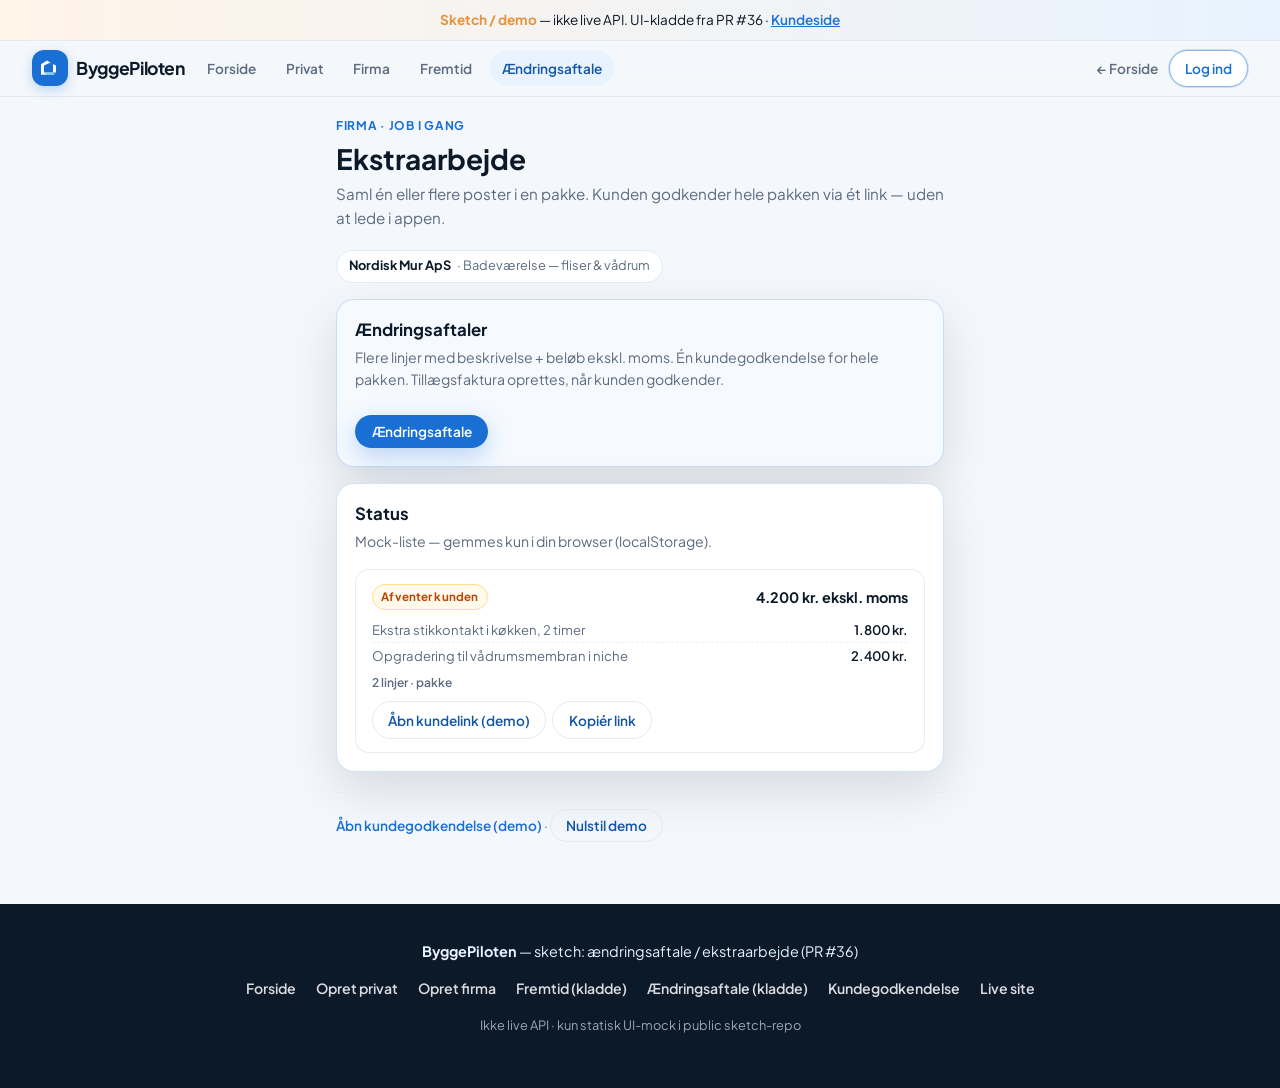
==== commit 0e18fde8: "Support multi-line ekstraarbejde packages in ændringsaftale sketch. Firms can add several descriptio" ====
--- a/aendring-firma.html
+++ b/aendring-firma.html
@@ -39,7 +39,7 @@
     <p class="aendring-kicker">Firma · job i gang</p>
     <h1>Ekstraarbejde</h1>
     <p class="aendring-lead">
-      Send en pris på merarbejde. Kunden godkender via et link — uden at lede i appen.
+      Saml én eller flere poster i en pakke. Kunden godkender hele pakken via ét link — uden at lede i appen.
     </p>
     <div class="job-chip" id="job-chip"><strong>Nordisk Mur ApS</strong> · Badeværelse — fliser &amp; vådrum</div>
 
@@ -50,24 +50,23 @@
       <div style="display:flex;flex-wrap:wrap;align-items:flex-start;justify-content:space-between;gap:0.5rem">
         <div>
           <h2 id="co-title">Ændringsaftaler</h2>
-          <p class="sub">Beskrivelse + beløb ekskl. moms. Tillægsfaktura oprettes, når kunden godkender.</p>
+          <p class="sub">Flere linjer med beskrivelse + beløb ekskl. moms. Én kundegodkendelse for hele pakken. Tillægsfaktura oprettes, når kunden godkender.</p>
         </div>
         <button type="button" class="btn btn--primary btn--sm" id="toggle-create">Ændringsaftale</button>
       </div>
 
       <div id="create-panel" hidden>
         <form id="aendring-form" novalidate>
-          <div class="aendring-field">
-            <label for="co-desc">Beskrivelse</label>
-            <textarea id="co-desc" rows="3" placeholder="Fx ekstra stikkontakt i køkken, 2 timer" required></textarea>
+          <div class="line-items" id="line-items" aria-label="Ekstraarbejde-linjer"></div>
+          <div class="line-items-bar">
+            <button type="button" class="btn btn--sm btn--ghost" id="add-line">+ Tilføj linje</button>
+            <p class="line-running-total" id="running-total" aria-live="polite">
+              I alt: <strong>0&nbsp;kr.</strong> ekskl. moms
+            </p>
           </div>
-          <div class="aendring-field">
-            <label for="co-amount">Beløb (kr. ekskl. moms)</label>
-            <input id="co-amount" type="text" inputmode="decimal" placeholder="1800" required />
-            <p class="hint">Kunden ser også moms. Tillægsfaktura oprettes automatisk, når de godkender.</p>
-            <p class="error" id="co-amount-error"></p>
-          </div>
-          <button type="submit" class="btn btn--primary btn--full">Send til kunden</button>
+          <p class="hint line-hint">Kunden ser linjerne og moms. Tillægsfaktura oprettes automatisk, når de godkender pakken.</p>
+          <p class="error" id="co-form-error"></p>
+          <button type="submit" class="btn btn--primary btn--full">Send pakke til kunden</button>
         </form>
       </div>
     </section>
--- a/aendring.css
+++ b/aendring.css
@@ -93,16 +93,156 @@
   outline: 2px solid color-mix(in srgb, var(--bp-blue) 45%, transparent);
   border-color: var(--bp-blue);
 }
-.aendring-field .hint {
-  margin: 0.35rem 0 0;
+.aendring-field .hint,
+.line-hint {
+  margin: 0.35rem 0 0.85rem;
   font-size: 0.78rem;
   color: var(--bp-muted);
 }
-.aendring-field .error {
-  margin: 0.35rem 0 0;
+.aendring-field .error,
+#error.aendring-field .error,
+#co-form-error {
+  margin: 0.35rem 0 0.75rem;
   font-size: 0.8rem;
   color: #b42318;
   font-weight: 600;
+}
+#co-form-error:empty { display: none; }
+
+/* Multi-line ekstraarbejde */
+.line-items {
+  display: flex;
+  flex-direction: column;
+  gap: 0.65rem;
+  margin: 0.75rem 0 0.5rem;
+}
+
+.line-row {
+  display: grid;
+  grid-template-columns: 1fr;
+  gap: 0.5rem;
+  padding: 0.75rem;
+  border: 1px solid color-mix(in srgb, var(--bp-border) 90%, transparent);
+  border-radius: 14px;
+  background: var(--bp-surface);
+  position: relative;
+}
+@media (min-width: 520px) {
+  .line-row {
+    grid-template-columns: 1fr minmax(7.5rem, 8.5rem) auto;
+    align-items: end;
+  }
+}
+
+.line-row__desc label,
+.line-row__amt label {
+  display: block;
+  font-size: 0.78rem;
+  font-weight: 600;
+  margin-bottom: 0.3rem;
+}
+.line-row__desc textarea,
+.line-row__amt input {
+  width: 100%;
+  font: inherit;
+  padding: 0.55rem 0.7rem;
+  border: 1px solid var(--bp-border);
+  border-radius: 10px;
+  background: var(--bp-surface);
+  color: var(--bp-ink);
+}
+.line-row__desc textarea {
+  min-height: 2.6rem;
+  resize: vertical;
+}
+.line-row__desc textarea:focus,
+.line-row__amt input:focus {
+  outline: 2px solid color-mix(in srgb, var(--bp-blue) 45%, transparent);
+  border-color: var(--bp-blue);
+}
+.line-row__remove {
+  align-self: end;
+  justify-self: start;
+}
+@media (min-width: 520px) {
+  .line-row__remove { justify-self: end; }
+}
+.line-row__remove:disabled {
+  opacity: 0.4;
+  cursor: not-allowed;
+}
+
+.line-items-bar {
+  display: flex;
+  flex-wrap: wrap;
+  align-items: center;
+  justify-content: space-between;
+  gap: 0.5rem 1rem;
+  margin: 0.35rem 0 0.25rem;
+}
+.line-running-total {
+  margin: 0;
+  font-size: 0.9rem;
+  color: var(--bp-muted);
+}
+.line-running-total strong {
+  color: var(--bp-ink);
+  font-size: 1.05rem;
+}
+
+/* Customer package lines */
+.pakke-lines {
+  list-style: none;
+  margin: 0.75rem 0 0;
+  padding: 0;
+  display: flex;
+  flex-direction: column;
+  gap: 0.45rem;
+}
+.pakke-line {
+  display: flex;
+  flex-wrap: wrap;
+  justify-content: space-between;
+  gap: 0.35rem 0.75rem;
+  padding: 0.65rem 0.8rem;
+  border: 1px solid var(--bp-border);
+  border-radius: 12px;
+  background: color-mix(in srgb, var(--bp-sky) 55%, white);
+}
+.pakke-line__desc {
+  margin: 0;
+  flex: 1 1 12rem;
+  font-size: 0.92rem;
+  white-space: pre-wrap;
+}
+.pakke-line__amt {
+  margin: 0;
+  font-size: 0.9rem;
+  font-weight: 700;
+  white-space: nowrap;
+}
+
+.order-item__lines {
+  margin: 0.45rem 0 0;
+  padding: 0;
+  list-style: none;
+  font-size: 0.82rem;
+  color: var(--bp-muted);
+}
+.order-item__lines li {
+  display: flex;
+  justify-content: space-between;
+  gap: 0.5rem;
+  padding: 0.15rem 0;
+  border-bottom: 1px dashed color-mix(in srgb, var(--bp-border) 70%, transparent);
+}
+.order-item__lines li:last-child { border-bottom: none; }
+.order-item__lines .amt { font-weight: 600; color: var(--bp-ink); }
+.order-item__count {
+  margin: 0.35rem 0 0;
+  font-size: 0.75rem;
+  font-weight: 600;
+  color: var(--bp-muted);
 }
 
 .aendring-actions {
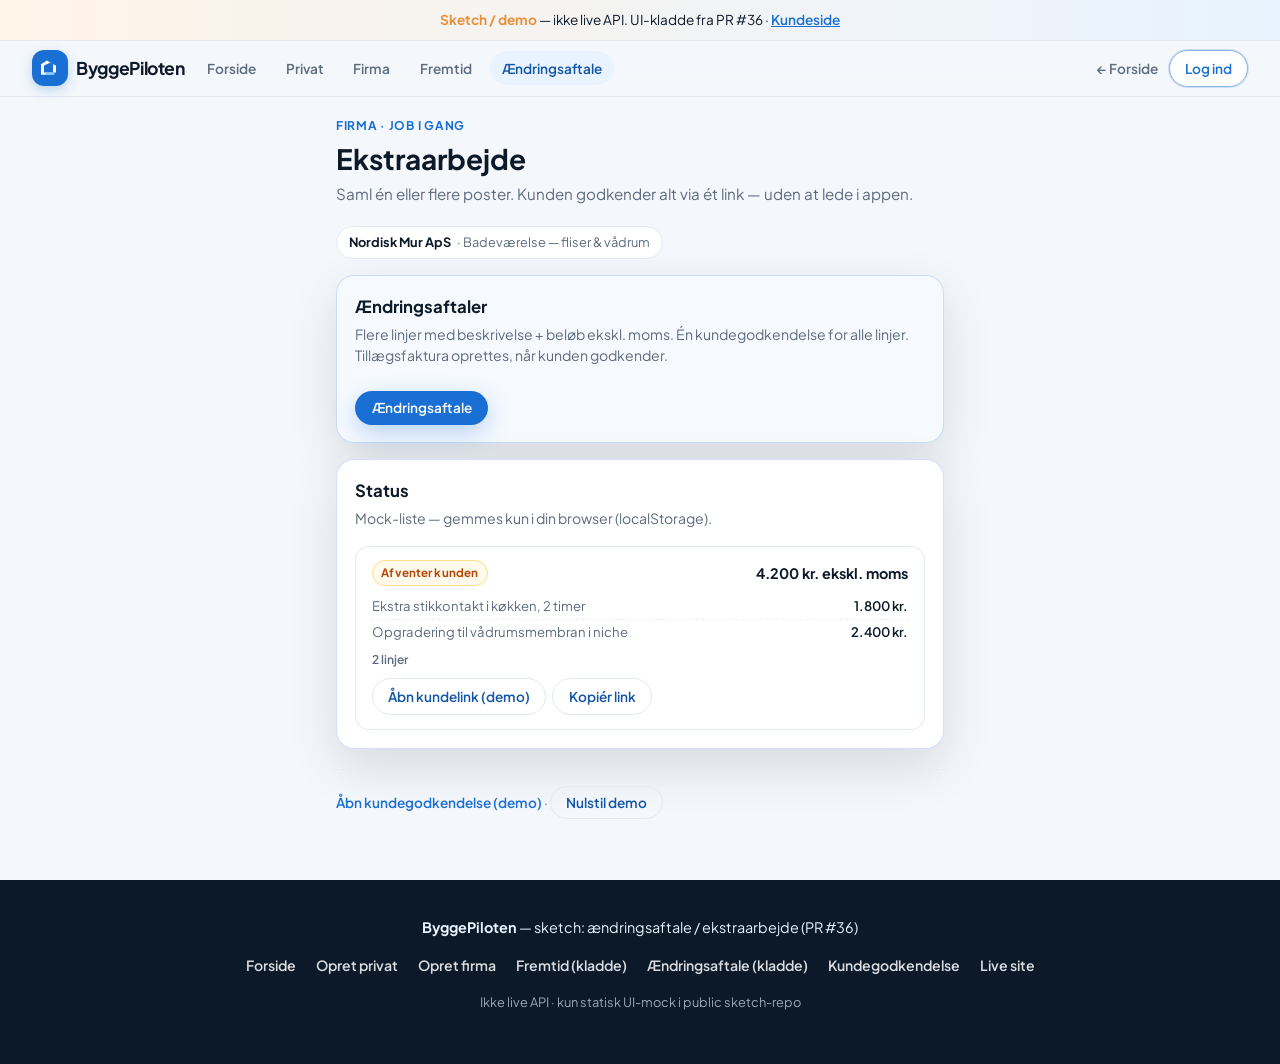
==== commit 6d133f12: "Polish ændringsaftale CTAs: clearer Tilføj linje, Send til godkendelse. Softens translated «pakke» c" ====
--- a/aendring-firma.html
+++ b/aendring-firma.html
@@ -39,7 +39,7 @@
     <p class="aendring-kicker">Firma · job i gang</p>
     <h1>Ekstraarbejde</h1>
     <p class="aendring-lead">
-      Saml én eller flere poster i en pakke. Kunden godkender hele pakken via ét link — uden at lede i appen.
+      Saml én eller flere poster. Kunden godkender alt via ét link — uden at lede i appen.
     </p>
     <div class="job-chip" id="job-chip"><strong>Nordisk Mur ApS</strong> · Badeværelse — fliser &amp; vådrum</div>
 
@@ -50,7 +50,7 @@
       <div style="display:flex;flex-wrap:wrap;align-items:flex-start;justify-content:space-between;gap:0.5rem">
         <div>
           <h2 id="co-title">Ændringsaftaler</h2>
-          <p class="sub">Flere linjer med beskrivelse + beløb ekskl. moms. Én kundegodkendelse for hele pakken. Tillægsfaktura oprettes, når kunden godkender.</p>
+          <p class="sub">Flere linjer med beskrivelse + beløb ekskl. moms. Én kundegodkendelse for alle linjer. Tillægsfaktura oprettes, når kunden godkender.</p>
         </div>
         <button type="button" class="btn btn--primary btn--sm" id="toggle-create">Ændringsaftale</button>
       </div>
@@ -59,14 +59,14 @@
         <form id="aendring-form" novalidate>
           <div class="line-items" id="line-items" aria-label="Ekstraarbejde-linjer"></div>
           <div class="line-items-bar">
-            <button type="button" class="btn btn--sm btn--ghost" id="add-line">+ Tilføj linje</button>
+            <button type="button" class="btn btn--sm btn--outline" id="add-line">+ Tilføj linje</button>
             <p class="line-running-total" id="running-total" aria-live="polite">
               I alt: <strong>0&nbsp;kr.</strong> ekskl. moms
             </p>
           </div>
-          <p class="hint line-hint">Kunden ser linjerne og moms. Tillægsfaktura oprettes automatisk, når de godkender pakken.</p>
+          <p class="hint line-hint">Kunden ser linjerne og moms. Tillægsfaktura oprettes automatisk, når de godkender.</p>
           <p class="error" id="co-form-error"></p>
-          <button type="submit" class="btn btn--primary btn--full">Send pakke til kunden</button>
+          <button type="submit" class="btn btn--primary btn--full">Send til godkendelse</button>
         </form>
       </div>
     </section>
--- a/aendring.css
+++ b/aendring.css
@@ -444,6 +444,23 @@
 }
 .demo-links a:hover { text-decoration: underline; }
 
+
+/* Clear secondary action — stronger than ghost link-style */
+.btn.btn--outline {
+  background: var(--bp-surface);
+  color: var(--bp-blue);
+  border-color: var(--bp-blue);
+  font-weight: 700;
+  box-shadow: 0 2px 10px rgba(26, 111, 212, 0.14);
+}
+.btn.btn--outline:hover {
+  background: var(--bp-sky);
+  color: var(--bp-blue-dark);
+  border-color: var(--bp-blue-dark);
+  box-shadow: 0 4px 14px rgba(26, 111, 212, 0.2);
+  transform: translateY(-1px);
+}
+
 .btn--full { width: 100%; justify-content: center; }
 .btn:disabled {
   opacity: 0.55;
